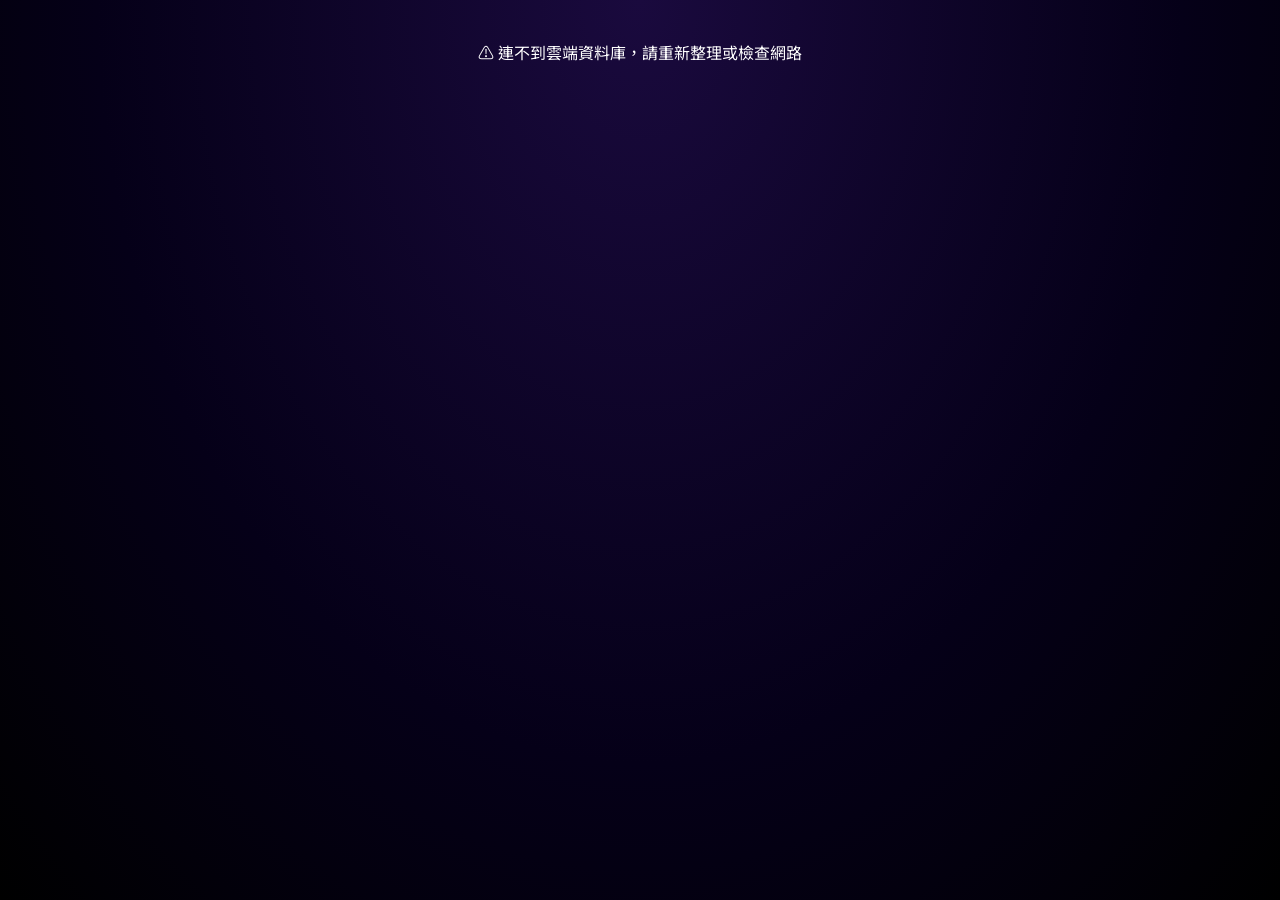
==== admin.html @ c5e5be58 "公布時間從週一改為週二" ====
<!DOCTYPE html>
<html lang="zh-Hant">
<head>
<meta charset="UTF-8">
<meta name="viewport" content="width=device-width, initial-scale=1.0">
<title>Susan 後台 · KPI 宇宙</title>
<link rel="stylesheet" href="assets/style.css">
<style>
  .admin-grid {
    display: grid;
    grid-template-columns: 1fr 1fr;
    gap: 20px;
    margin-top: 20px;
  }
  @media (max-width: 900px){ .admin-grid{ grid-template-columns: 1fr; } }
  .panel { padding: 20px; }
  .panel h2 {
    font-family: 'Orbitron', sans-serif;
    font-size: 18px;
    color: var(--gold);
    margin: 0 0 14px;
  }
  table { width: 100%; border-collapse: collapse; font-size: 13px; }
  th, td { padding: 8px; text-align: left; border-bottom: 1px solid rgba(168,85,247,0.2); }
  th { color: var(--gold); font-weight: 700; font-size: 12px; text-transform: uppercase; }
  .mini-ship { width: 32px; height: 32px; border-radius: 50%; background-size: cover; display: inline-block; vertical-align: middle; border: 2px solid rgba(168,85,247,0.5); }
  .row-actions { display: flex; gap: 6px; }
  .btn-mini { padding: 4px 10px; font-size: 12px; border-radius: 999px; border: none; cursor: pointer; font-weight: 700; color: white; }
  .btn-mini.warn { background: rgba(239,68,68,0.7); }
  .btn-mini.ok { background: rgba(52,211,153,0.7); }
  .btn-mini.info { background: rgba(168,85,247,0.7); }
  .stats-grid { display: grid; grid-template-columns: repeat(4, 1fr); gap: 10px; margin-bottom: 16px; }
  @media (max-width: 600px){ .stats-grid{ grid-template-columns: repeat(2,1fr); } }
  .stat-card {
    background: rgba(0,0,0,0.4);
    border: 1px solid rgba(168,85,247,0.3);
    border-radius: 12px;
    padding: 14px;
    text-align: center;
  }
  .stat-card .num { font-size: 28px; font-weight: 800; color: var(--gold); }
  .stat-card .lab { font-size: 12px; color: var(--text-dim); margin-top: 4px; }
  .throne-pick {
    display: flex; gap: 8px; flex-wrap: wrap; max-height: 200px; overflow-y: auto;
    padding: 4px;
  }
  .throne-pick > div {
    padding: 6px 12px;
    background: rgba(0,0,0,0.3);
    border: 1px solid rgba(168,85,247,0.3);
    border-radius: 999px;
    cursor: pointer;
    font-size: 13px;
    transition: all 0.2s;
  }
  .throne-pick > div:hover { background: rgba(253,224,71,0.2); border-color: var(--gold); }
  .throne-pick > div.picked { background: rgba(253,224,71,0.3); border-color: var(--gold); color: var(--gold); font-weight: 700; }

  /* 寶座公布動畫 */
  .announce-overlay {
    position: fixed;
    inset: 0;
    background: rgba(0,0,0,0.95);
    z-index: 9999;
    display: none;
    flex-direction: column;
    align-items: center;
    justify-content: center;
    backdrop-filter: blur(20px);
  }
  .announce-overlay.show { display: flex; }
  .announce-title {
    font-family: 'Orbitron', sans-serif;
    font-size: 48px;
    margin-bottom: 30px;
    text-align: center;
  }
  .announce-throne {
    position: relative;
    text-align: center;
    margin-bottom: 30px;
  }
  .throne-emoji { font-size: 140px; filter: drop-shadow(0 0 40px var(--gold)); animation: throneFloat 3s ease-in-out infinite; }
  .winner-ship {
    width: 100px; height: 100px; border-radius: 50%;
    background-size: cover; background-position: center;
    margin: -50px auto 10px;
    border: 4px solid var(--gold);
    box-shadow: 0 0 60px var(--gold);
    position: relative;
    z-index: 2;
  }
  .winner-name {
    font-size: 28px;
    font-weight: 800;
    color: var(--gold);
    text-shadow: 0 0 20px var(--gold);
    margin-top: 10px;
  }
  .top5-stage {
    display: flex;
    align-items: end;
    justify-content: center;
    gap: 18px;
    margin: 30px 0;
  }
  .podium {
    text-align: center;
    width: 90px;
  }
  .podium .ship-img {
    width: 60px; height: 60px; border-radius: 50%;
    background-size: cover; background-position: center;
    margin: 0 auto 8px;
    border: 3px solid;
  }
  .podium-bar {
    background: linear-gradient(180deg, rgba(168,85,247,0.5), rgba(168,85,247,0.1));
    border-radius: 8px 8px 0 0;
    border: 1px solid rgba(168,85,247,0.5);
    color: var(--gold);
    font-weight: 800;
    padding: 8px 0;
  }
  .place-1 .podium-bar { height: 110px; background: linear-gradient(180deg, #fde047, #f59e0b); color: black; }
  .place-2 .podium-bar { height: 80px; background: linear-gradient(180deg, #e5e7eb, #9ca3af); color: black; }
  .place-3 .podium-bar { height: 60px; background: linear-gradient(180deg, #fbbf24, #b45309); color: black; }

  .firework {
    position: fixed;
    width: 8px; height: 8px;
    border-radius: 50%;
    pointer-events: none;
    animation: firework 1.2s ease-out forwards;
  }
  @keyframes firework {
    0% { transform: scale(0); opacity: 1; }
    100% { transform: scale(40); opacity: 0; }
  }
</style>
</head>
<body>
<div class="starfield"></div>

<nav class="topbar">
  <a class="logo" href="index.html">🌌 KPI 宇宙 · 後台</a>
  <div style="display:flex;gap:8px;">
    <a class="btn btn-secondary" href="game.html" style="padding:8px 16px;font-size:13px;">🛸 回駕駛艙</a>
  </div>
</nav>

<div class="container">

  <!-- 統計總覽 -->
  <div class="stats-grid">
    <div class="stat-card"><div class="num" id="totalUsers">0</div><div class="lab">總成員</div></div>
    <div class="stat-card"><div class="num" id="tierACount" style="color:var(--green);">0</div><div class="lab">🟢 A 層</div></div>
    <div class="stat-card"><div class="num" id="tierBCount" style="color:var(--orange);">0</div><div class="lab">🟠 B 層</div></div>
    <div class="stat-card"><div class="num" id="tierCCount" style="color:var(--red);">0</div><div class="lab">🔴 C 層</div></div>
  </div>

  <div class="admin-grid">

    <!-- 寶座 + 公布 -->
    <div class="card panel">
      <h2>👑 本週寶座（每週二公布用）</h2>
      <p style="color: var(--text-dim); font-size: 13px;">每週二 08:00 系統會在 Discord <code>#KPI</code> 提醒你選人。從下方挑一位本週寶座，週二晚上按「📢 公布」全員看到動畫。</p>
      <div class="throne-pick" id="thronePick" style="margin: 14px 0;"></div>
      <div id="thronePicked" style="margin: 10px 0; font-size: 14px;"></div>
      <button class="btn btn-primary" id="announceBtn" style="width:100%;">📢 公布本週成績（觸發動畫）</button>
    </div>

    <!-- 團隊密碼 -->
    <div class="card panel">
      <h2>🔐 團隊密碼</h2>
      <p style="color: var(--text-dim); font-size: 13px;">改密碼後，新成員必須用新的才能註冊。已註冊的人不受影響。</p>
      <div style="display:flex; gap:8px; margin-top:12px;">
        <input type="text" id="teamPass" placeholder="新密碼" style="flex:1;">
        <button class="btn btn-success" id="savePass">儲存</button>
      </div>
      <div style="margin-top:8px; font-size:13px;">目前密碼：<code id="currentPass" style="color:var(--gold);"></code></div>
    </div>

    <!-- 週結算 -->
    <div class="card panel">
      <h2>⏱ 週結算</h2>
      <p style="color: var(--text-dim); font-size: 13px;">每週二 19:00 系統會自動跑。也可以手動觸發，把本週所有人的紅燈次數和淘汰判定一次寫入。</p>
      <button class="btn btn-danger" id="settleBtn" style="margin-top:10px;">⚙️ 立即執行本週結算</button>
      <div id="settleResult" style="margin-top:12px; font-size:13px;"></div>
    </div>

    <!-- 危險操作 -->
    <div class="card panel">
      <h2>🧪 開發測試</h2>
      <p style="color: var(--text-dim); font-size: 13px;">demo 階段用，正式上線會移除。</p>
      <div style="display:flex; gap:8px; flex-wrap:wrap; margin-top:10px;">
        <button class="btn-mini info" id="seedBtn">+ 補入 Demo 帳號</button>
        <button class="btn-mini warn" id="resetBtn">⚠️ 清空所有資料</button>
      </div>
    </div>
  </div>

  <!-- 全成員清單 -->
  <div class="card panel" style="margin-top: 20px;">
    <h2>👥 全成員清單</h2>
    <div style="overflow-x:auto;">
    <table id="userTable">
      <thead>
        <tr>
          <th>太空船</th><th>名字</th><th>組別</th><th>Email</th>
          <th>🪙</th><th>🍎</th><th>本週狀態</th><th>🟢連續</th><th>🔴連續</th><th>帳號</th><th>操作</th>
        </tr>
      </thead>
      <tbody></tbody>
    </table>
    </div>
  </div>

  <!-- 週統計（網頁版）-->
  <div class="card panel" style="margin-top: 20px;">
    <h2>📅 本週統計（網頁版）</h2>
    <p style="color: var(--text-dim); font-size: 13px;">每週二 19:00 自動產生。也可在這裡即時看本週進度。</p>
    <div id="weekTable" style="overflow-x:auto;"></div>
  </div>
</div>

<!-- 公布動畫 overlay -->
<div class="announce-overlay" id="announceOverlay">
  <div class="announce-title title-glow">🎉 本週 KPI 揭曉 🎉</div>
  <div class="announce-throne">
    <div class="crown-ray"></div>
    <div class="throne-emoji">👑</div>
    <div class="winner-ship" id="winnerShip"></div>
    <div class="winner-name" id="winnerName">—</div>
    <div style="color: var(--text-dim); margin-top: 6px;">本週寶座</div>
  </div>
  <div class="top5-stage" id="top5Stage"></div>
  <button class="btn btn-primary" id="closeAnnounce" style="margin-top:30px;">✨ 關閉</button>
</div>

<script src="assets/data.js"></script>
<script src="assets/stars.js"></script>
<script>
(async () => {
  try { await KPI.init(); } catch (e) {
    document.body.innerHTML = '<div style="padding:40px;text-align:center;color:white;">⚠️ 連不到雲端資料庫，請重新整理或檢查網路</div>';
    return;
  }
  // 不自動 seed，由 admin 按鈕觸發

  function refreshStats() {
    const users = KPI.listUsers().filter(u => !u.eliminated);
    document.getElementById('totalUsers').textContent = KPI.listUsers().length;
    let a = 0, b = 0, c = 0;
    users.forEach(u => {
      const t = KPI.tierOf(u.id);
      if (t === 'A') a++; else if (t === 'B') b++; else if (t === 'C') c++;
    });
    document.getElementById('tierACount').textContent = a;
    document.getElementById('tierBCount').textContent = b;
    document.getElementById('tierCCount').textContent = c;
  }

  // 把 A/B/C 轉成「🟢 綠燈 / 🟠 橘燈 / 🔴 紅燈」彩色顯示
  function tierLabel(t) {
    if (t === 'A') return '<span class="tier-badge tier-A">🟢 綠燈</span>';
    if (t === 'B') return '<span class="tier-badge tier-B">🟠 橘燈</span>';
    if (t === 'C') return '<span class="tier-badge tier-C">🔴 紅燈</span>';
    if (t === 'OUT') return '<span class="tier-badge" style="background:#333;color:#888;border:1px solid #555;">不參與</span>';
    return '—';
  }

  function refreshUsers() {
    const tbody = document.querySelector('#userTable tbody');
    tbody.innerHTML = '';
    KPI.listUsers().forEach(u => {
      const tier = KPI.tierOf(u.id);
      const g = KPI.GROUPS.find(x => x.id === u.group);
      const tr = document.createElement('tr');
      tr.innerHTML = `
        <td><span class="mini-ship" style="background-image:url(${u.shipImage});"></span></td>
        <td><strong>${u.name}</strong></td>
        <td><span class="group-badge">${g ? g.id : '?'}</span></td>
        <td style="color:var(--text-dim);font-size:12px;">${u.email || '-'}</td>
        <td>${u.coins||0}</td>
        <td>${u.apples||0}</td>
        <td>${tierLabel(tier)}</td>
        <td><span style="color:var(--green); font-weight:700;">${u.greenStreak||0}</span></td>
        <td><span style="color:var(--red); font-weight:700;">${u.redStreak||0}</span></td>
        <td>${u.eliminated?'<span style="color:#888;">🕳️除名</span>':u.banned?'<span style="color:var(--red);">停用</span>':'<span style="color:var(--green);">啟用</span>'}</td>
        <td>
          <div class="row-actions">
            <button class="btn-mini info" data-act="reset" data-id="${u.id}">重設密碼</button>
            ${u.banned ? `<button class="btn-mini ok" data-act="unban" data-id="${u.id}">啟用</button>` : `<button class="btn-mini warn" data-act="ban" data-id="${u.id}">停用</button>`}
            ${u.eliminated ? `<button class="btn-mini ok" data-act="revive" data-id="${u.id}">復活</button>` : ''}
            <button class="btn-mini warn" data-act="del" data-id="${u.id}">刪除</button>
          </div>
        </td>`;
      tbody.appendChild(tr);
    });
    tbody.onclick = async (e) => {
      const btn = e.target.closest('button[data-act]');
      if (!btn) return;
      const id = btn.dataset.id;
      const act = btn.dataset.act;
      const u = KPI.getUser(id);
      if (!u) return;
      try {
        if (act === 'reset') {
          const np = prompt(`重設 ${u.name} 的密碼：`);
          if (np) { await KPI.updateUser(id, { password: np }); alert('已重設 ✅'); }
        } else if (act === 'ban') {
          await KPI.updateUser(id, { banned: true });
        } else if (act === 'unban') {
          await KPI.updateUser(id, { banned: false });
        } else if (act === 'revive') {
          await KPI.updateUser(id, { eliminated: false, redStreak: 0 });
        } else if (act === 'del') {
          if (confirm(`確定刪除 ${u.name}？此操作不可恢復`)) await KPI.deleteUser(id);
        }
        refreshAll();
      } catch (err) { alert('操作失敗：' + err.message); }
    };
  }

  function refreshThronePick() {
    const pick = document.getElementById('thronePick');
    pick.innerHTML = '';
    const cur = KPI.getSettings().throneOfWeek;
    KPI.listUsers().filter(u => !u.eliminated && !u.banned).forEach(u => {
      const d = document.createElement('div');
      d.textContent = u.name;
      d.dataset.id = u.id;
      if (u.id === cur) d.classList.add('picked');
      d.onclick = async () => {
        try { await KPI.setSettings({ throneOfWeek: u.id }); refreshThronePick(); }
        catch (err) { alert('儲存失敗：' + err.message); }
      };
      pick.appendChild(d);
    });
    const picked = KPI.getUser(cur);
    document.getElementById('thronePicked').innerHTML = picked
      ? `本週寶座：<strong style="color:var(--gold);">👑 ${picked.name}</strong>`
      : '<span style="color:var(--text-dim);">尚未選擇</span>';
  }

  function refreshSettings() {
    document.getElementById('currentPass').textContent = KPI.getSettings().teamPassword;
  }

  function refreshWeekTable() {
    const wk = KPI.weekId();
    const box = document.getElementById('weekTable');
    const users = KPI.listUsers();
    let html = `<div style="font-size:13px; color:var(--text-dim); margin-bottom:8px;">本週週次：<code style="color:var(--gold);">${wk}</code>（週二起算到下週一）</div>`;
    html += '<table><thead><tr><th>名字</th><th>組</th><th>本週狀態</th><th>本週金幣</th><th>本週蘋果</th><th>🟢連續</th><th>🔴連續</th></tr></thead><tbody>';
    users.filter(u => !u.eliminated).forEach(u => {
      const t = KPI.tierOf(u.id);
      const g = KPI.GROUPS.find(x => x.id === u.group);
      html += `<tr>
        <td><span class="mini-ship" style="background-image:url(${u.shipImage});width:24px;height:24px;"></span> ${u.name}</td>
        <td>${g ? g.id : '?'}</td>
        <td>${tierLabel(t)}</td>
        <td>${u.coins||0}</td>
        <td>${u.apples||0}</td>
        <td style="color:var(--green); font-weight:700;">${u.greenStreak||0}</td>
        <td style="color:var(--red); font-weight:700;">${u.redStreak||0}</td>
      </tr>`;
    });
    html += '</tbody></table>';
    box.innerHTML = html;
  }

  function refreshAll() {
    refreshStats();
    refreshUsers();
    refreshThronePick();
    refreshSettings();
    refreshWeekTable();
  }
  refreshAll();

  // 團隊密碼
  document.getElementById('savePass').onclick = async () => {
    const v = document.getElementById('teamPass').value.trim();
    if (!v) return alert('密碼不可為空');
    try {
      await KPI.setSettings({ teamPassword: v });
      document.getElementById('teamPass').value = '';
      refreshSettings();
      alert('已更新 ✅');
    } catch (err) { alert('儲存失敗：' + err.message); }
  };

  // 結算
  document.getElementById('settleBtn').onclick = async () => {
    if (!confirm('確定執行本週結算？將更新所有人的紅燈次數，連續 3 紅者會被黑洞除名')) return;
    const btn = document.getElementById('settleBtn');
    btn.disabled = true; btn.textContent = '⏳ 結算中...';
    try {
      const r = await KPI.settleWeek();
      const stats = Object.values(r);
      document.getElementById('settleResult').innerHTML = `
        ✅ 已結算 ${stats.length} 人 ·
        <span style="color:var(--green);">🟢 ${stats.filter(s=>s.tier==='A').length}</span> ·
        <span style="color:var(--orange);">🟠 ${stats.filter(s=>s.tier==='B').length}</span> ·
        <span style="color:var(--red);">🔴 ${stats.filter(s=>s.tier==='C').length}</span> ·
        <span style="color:#888;">🕳️ 除名 ${stats.filter(s=>s.eliminated).length}</span>`;
      refreshAll();
    } catch (err) { alert('結算失敗：' + err.message); }
    btn.disabled = false; btn.textContent = '⚙️ 立即執行本週結算';
  };

  // 重置 / 補種
  document.getElementById('resetBtn').onclick = async () => {
    if (!confirm('⚠️ 將清空所有帳號、打卡、設定！確定？')) return;
    try { await KPI.resetAll(); location.reload(); }
    catch (err) { alert('重置失敗：' + err.message); }
  };
  document.getElementById('seedBtn').onclick = async () => {
    try { await KPI.seedDemoUsers(); refreshAll(); }
    catch (err) { alert('seed 失敗：' + err.message); }
  };

  // ===== 公布動畫 =====
  document.getElementById('announceBtn').onclick = async () => {
    const cur = KPI.getSettings().throneOfWeek;
    if (!cur) return alert('請先挑本週寶座 👑');
    const winner = KPI.getUser(cur);

    document.getElementById('winnerShip').style.backgroundImage = `url(${winner.shipImage})`;
    document.getElementById('winnerName').textContent = '👑 ' + winner.name;

    // Top 5
    const top5 = KPI.ranking().slice(0, 5);
    const stage = document.getElementById('top5Stage');
    stage.innerHTML = '';
    // 排版順序：4, 2, 1, 3, 5 (中間最高)
    const order = [3, 1, 0, 2, 4];
    order.forEach(idx => {
      if (!top5[idx]) return;
      const u = top5[idx];
      const place = idx + 1;
      const tier = KPI.tierOf(u.id);
      const borderColor = tier==='A'?'var(--green)':tier==='B'?'var(--orange)':'var(--red)';
      const wrap = document.createElement('div');
      wrap.className = `podium place-${place}`;
      wrap.innerHTML = `
        <div class="ship-img" style="background-image:url(${u.shipImage}); border-color:${borderColor};"></div>
        <div style="font-size:12px; font-weight:700; margin-bottom:4px;">${u.name}</div>
        <div class="podium-bar">${place}</div>`;
      stage.appendChild(wrap);
    });

    try { await KPI.setSettings({ lastAnnouncement: new Date().toISOString() }); } catch (e) {}
    document.getElementById('announceOverlay').classList.add('show');

    // 煙火
    for (let i = 0; i < 20; i++) {
      setTimeout(() => {
        const fw = document.createElement('div');
        fw.className = 'firework';
        const colors = ['#fde047', '#ec4899', '#a855f7', '#34d399', '#fb923c'];
        fw.style.background = colors[Math.floor(Math.random()*colors.length)];
        fw.style.left = Math.random() * 100 + 'vw';
        fw.style.top = Math.random() * 100 + 'vh';
        fw.style.boxShadow = `0 0 20px ${fw.style.background}`;
        document.body.appendChild(fw);
        setTimeout(() => fw.remove(), 1500);
      }, i * 120);
    }
  };
  document.getElementById('closeAnnounce').onclick = () => {
    document.getElementById('announceOverlay').classList.remove('show');
  };

  // 每 10 秒從雲端 refresh
  setInterval(async () => {
    try { await KPI.refresh(); refreshAll(); }
    catch (e) { console.warn('refresh failed', e); }
  }, 10000);
})();
</script>
</body>
</html>
---- assets/style.css ----
/* ========= KPI 宇宙遊戲樂園 共用樣式 ========= */

@import url('https://fonts.googleapis.com/css2?family=Noto+Sans+TC:wght@400;600;800;900&family=Orbitron:wght@600;800;900&display=swap');

:root {
  --bg-deep: #050018;
  --bg-mid: #1a0a3e;
  --bg-soft: #2a1b5e;
  --green: #34d399;
  --green-glow: #6ee7b7;
  --orange: #fb923c;
  --orange-glow: #fdba74;
  --red: #ef4444;
  --red-glow: #f87171;
  --gold: #fde047;
  --pink: #ec4899;
  --purple: #a855f7;
  --text: #f0f4ff;
  --text-dim: #a5b4d4;
}

* { box-sizing: border-box; }
html, body {
  margin: 0;
  padding: 0;
  font-family: 'Noto Sans TC', 'Microsoft JhengHei', sans-serif;
  background: radial-gradient(ellipse at top, #1a0a3e 0%, #050018 60%, #000 100%);
  color: var(--text);
  min-height: 100vh;
  overflow-x: hidden;
}

/* ===== 星空背景 ===== */
.starfield {
  position: fixed;
  inset: 0;
  pointer-events: none;
  z-index: 0;
  overflow: hidden;
}
.star {
  position: absolute;
  background: white;
  border-radius: 50%;
  animation: twinkle var(--dur, 3s) ease-in-out infinite;
  opacity: 0.8;
}
@keyframes twinkle {
  0%, 100% { opacity: 0.2; transform: scale(0.8); }
  50% { opacity: 1; transform: scale(1.2); }
}

/* 流星 */
.shooting-star {
  position: absolute;
  width: 2px;
  height: 2px;
  background: white;
  border-radius: 50%;
  box-shadow: 0 0 6px #fff, 0 0 12px #fff;
  animation: shoot 8s linear infinite;
  opacity: 0;
}
.shooting-star::after {
  content: '';
  position: absolute;
  top: 0;
  left: 0;
  width: 120px;
  height: 1px;
  background: linear-gradient(90deg, white, transparent);
  transform: translateX(-120px);
}
@keyframes shoot {
  0% { transform: translate(0, 0); opacity: 0; }
  5% { opacity: 1; }
  90% { opacity: 1; }
  100% { transform: translate(-500px, 500px); opacity: 0; }
}

/* 漂浮星球 */
.planet {
  position: absolute;
  border-radius: 50%;
  filter: drop-shadow(0 0 20px currentColor);
  animation: float 8s ease-in-out infinite;
  z-index: 1;
}
@keyframes float {
  0%, 100% { transform: translateY(0px) rotate(0deg); }
  50% { transform: translateY(-30px) rotate(10deg); }
}

/* ===== 主標題（霓虹發光） ===== */
.title-glow {
  font-family: 'Orbitron', 'Noto Sans TC', sans-serif;
  font-weight: 900;
  letter-spacing: 2px;
  background: linear-gradient(135deg, #fde047, #fb923c, #ec4899, #a855f7, #34d399);
  background-size: 300% 300%;
  -webkit-background-clip: text;
  background-clip: text;
  -webkit-text-fill-color: transparent;
  animation: gradientShift 6s ease infinite;
  text-shadow: 0 0 40px rgba(168, 85, 247, 0.5);
}
@keyframes gradientShift {
  0%, 100% { background-position: 0% 50%; }
  50% { background-position: 100% 50%; }
}

/* ===== 按鈕 ===== */
.btn {
  display: inline-flex;
  align-items: center;
  justify-content: center;
  gap: 8px;
  padding: 14px 32px;
  border-radius: 999px;
  font-weight: 700;
  font-size: 16px;
  border: none;
  cursor: pointer;
  transition: all 0.25s cubic-bezier(0.34, 1.56, 0.64, 1);
  text-decoration: none;
  font-family: inherit;
  color: white;
  letter-spacing: 1px;
}
.btn-primary {
  background: linear-gradient(135deg, #f59e0b, #ec4899, #a855f7);
  box-shadow: 0 10px 30px rgba(236, 72, 153, 0.4), inset 0 1px 0 rgba(255,255,255,0.3);
}
.btn-primary:hover {
  transform: translateY(-3px) scale(1.05);
  box-shadow: 0 15px 40px rgba(236, 72, 153, 0.6);
}
.btn-secondary {
  background: rgba(255,255,255,0.08);
  border: 2px solid rgba(255,255,255,0.3);
  backdrop-filter: blur(10px);
}
.btn-secondary:hover {
  background: rgba(255,255,255,0.15);
  border-color: rgba(255,255,255,0.6);
  transform: translateY(-2px);
}
.btn-success {
  background: linear-gradient(135deg, #10b981, #34d399);
  box-shadow: 0 10px 30px rgba(52, 211, 153, 0.4);
}
.btn-danger {
  background: linear-gradient(135deg, #ef4444, #f87171);
  box-shadow: 0 10px 30px rgba(239, 68, 68, 0.4);
}

/* ===== 卡片 ===== */
.card {
  background: rgba(20, 10, 50, 0.65);
  border: 1px solid rgba(168, 85, 247, 0.3);
  backdrop-filter: blur(14px);
  border-radius: 20px;
  padding: 24px;
  box-shadow: 0 10px 30px rgba(0,0,0,0.4), inset 0 1px 0 rgba(255,255,255,0.08);
}

/* ===== 表單 ===== */
input, select, textarea {
  width: 100%;
  padding: 12px 16px;
  background: rgba(0,0,0,0.4);
  border: 2px solid rgba(168, 85, 247, 0.4);
  border-radius: 12px;
  color: var(--text);
  font-size: 16px;
  font-family: inherit;
  outline: none;
  transition: all 0.2s;
}
input:focus, select:focus, textarea:focus {
  border-color: var(--gold);
  background: rgba(0,0,0,0.6);
  box-shadow: 0 0 0 3px rgba(253, 224, 71, 0.2);
}
label {
  display: block;
  margin-bottom: 6px;
  color: var(--text-dim);
  font-weight: 600;
  font-size: 14px;
}

/* ===== 太空船軌道（universe line） ===== */
.universe-track {
  position: relative;
  width: 100%;
  height: 160px;
  margin: 30px 0;
  background: linear-gradient(90deg,
    rgba(52, 211, 153, 0.25) 0%,
    rgba(52, 211, 153, 0.15) 25%,
    rgba(251, 146, 60, 0.20) 50%,
    rgba(239, 68, 68, 0.20) 75%,
    rgba(0, 0, 0, 0.95) 100%);
  border-radius: 80px;
  overflow: visible;
  border: 2px solid rgba(168, 85, 247, 0.3);
  box-shadow: inset 0 0 60px rgba(168, 85, 247, 0.3);
}
.zone-label {
  position: absolute;
  bottom: -32px;
  font-weight: 800;
  font-size: 14px;
  letter-spacing: 1px;
  text-shadow: 0 0 10px currentColor;
}
.zone-green { left: 8%; color: var(--green); }
.zone-earth { left: 47%; color: var(--orange); }
.zone-red { left: 78%; color: var(--red); }
.zone-blackhole { right: 1%; color: #888; }

/* 區域標記 */
.zone-marker {
  position: absolute;
  top: 50%;
  transform: translate(-50%, -50%);
  width: 60px;
  height: 60px;
  border-radius: 50%;
  display: flex;
  align-items: center;
  justify-content: center;
  font-size: 32px;
}
.marker-universe { left: 12%; background: radial-gradient(circle, rgba(52,211,153,0.4), transparent); }
.marker-earth {
  left: 50%;
  background: radial-gradient(circle, var(--orange), #c2410c);
  box-shadow: 0 0 40px rgba(251, 146, 60, 0.8);
  animation: earthSpin 20s linear infinite;
}
.marker-red { left: 80%; background: radial-gradient(circle, rgba(239,68,68,0.5), transparent); animation: pulse 2s ease-in-out infinite; }
.marker-blackhole {
  right: 2%;
  background: radial-gradient(circle, #000 30%, #4c1d95 60%, transparent);
  box-shadow: 0 0 60px rgba(76, 29, 149, 0.8), inset 0 0 30px black;
  animation: spin 3s linear infinite;
}
@keyframes earthSpin {
  0% { transform: translate(-50%, -50%) rotate(0deg); }
  100% { transform: translate(-50%, -50%) rotate(360deg); }
}
@keyframes spin {
  0% { transform: translate(-50%, -50%) rotate(0deg); }
  100% { transform: translate(-50%, -50%) rotate(360deg); }
}
@keyframes pulse {
  0%, 100% { transform: translate(-50%, -50%) scale(1); opacity: 0.7; }
  50% { transform: translate(-50%, -50%) scale(1.15); opacity: 1; }
}

/* 太空船 */
.ship {
  position: absolute;
  top: 50%;
  transform: translate(-50%, -50%);
  width: 48px;
  height: 48px;
  border-radius: 50%;
  border: 3px solid white;
  background-size: cover;
  background-position: center;
  background-color: #2d1b69;
  font-size: 24px;
  display: flex;
  align-items: center;
  justify-content: center;
  cursor: pointer;
  transition: left 1.2s cubic-bezier(0.34, 1.56, 0.64, 1), transform 0.2s;
  z-index: 5;
  box-shadow: 0 0 20px rgba(255,255,255,0.5);
}
.ship:hover {
  transform: translate(-50%, -50%) scale(1.3);
  z-index: 10;
}
.ship-tier-a { border-color: var(--green); box-shadow: 0 0 30px var(--green-glow); }
.ship-tier-b { border-color: var(--orange); box-shadow: 0 0 25px var(--orange-glow); }
.ship-tier-c { border-color: var(--red); box-shadow: 0 0 25px var(--red-glow); animation: shake 0.6s ease-in-out infinite; }
@keyframes shake {
  0%, 100% { transform: translate(-50%, -50%) rotate(0deg); }
  25% { transform: translate(-48%, -52%) rotate(-3deg); }
  75% { transform: translate(-52%, -48%) rotate(3deg); }
}

.ship-label {
  position: absolute;
  top: 56px;
  left: 50%;
  transform: translateX(-50%);
  background: rgba(0,0,0,0.7);
  padding: 2px 8px;
  border-radius: 8px;
  font-size: 11px;
  white-space: nowrap;
  color: white;
  font-weight: 600;
}

/* ===== 寶座 ===== */
.throne-stage {
  position: relative;
  text-align: center;
  padding: 60px 20px;
}
.throne {
  font-size: 120px;
  filter: drop-shadow(0 0 30px var(--gold));
  animation: throneFloat 3s ease-in-out infinite;
}
@keyframes throneFloat {
  0%, 100% { transform: translateY(0); }
  50% { transform: translateY(-15px); }
}
.crown-ray {
  position: absolute;
  top: 50%;
  left: 50%;
  width: 600px;
  height: 600px;
  background: conic-gradient(from 0deg, transparent, rgba(253, 224, 71, 0.15), transparent, rgba(253, 224, 71, 0.15), transparent, rgba(253, 224, 71, 0.15), transparent);
  border-radius: 50%;
  transform: translate(-50%, -50%);
  animation: rayspin 8s linear infinite;
  pointer-events: none;
  z-index: -1;
}
@keyframes rayspin {
  0% { transform: translate(-50%, -50%) rotate(0deg); }
  100% { transform: translate(-50%, -50%) rotate(360deg); }
}

/* ===== 排行榜 ===== */
.rank-row {
  display: flex;
  align-items: center;
  gap: 12px;
  padding: 12px;
  border-radius: 12px;
  background: rgba(255,255,255,0.04);
  margin-bottom: 8px;
  transition: all 0.2s;
}
.rank-row:hover { background: rgba(255,255,255,0.10); transform: translateX(4px); }
.rank-num {
  width: 32px;
  height: 32px;
  border-radius: 50%;
  background: linear-gradient(135deg, var(--gold), var(--orange));
  color: black;
  display: flex; align-items: center; justify-content: center;
  font-weight: 900;
  flex-shrink: 0;
}
.rank-row:nth-child(1) .rank-num { background: linear-gradient(135deg, #fde047, #f59e0b); box-shadow: 0 0 20px #fde047; }
.rank-row:nth-child(2) .rank-num { background: linear-gradient(135deg, #e5e7eb, #9ca3af); }
.rank-row:nth-child(3) .rank-num { background: linear-gradient(135deg, #fbbf24, #b45309); }

/* ===== checkbox 美化 ===== */
.cb {
  display: flex;
  align-items: center;
  gap: 10px;
  padding: 10px 14px;
  background: rgba(0,0,0,0.3);
  border: 1px solid rgba(168,85,247,0.25);
  border-radius: 10px;
  cursor: pointer;
  user-select: none;
  transition: all 0.2s;
  font-size: 14px;
}
.cb:hover { background: rgba(168,85,247,0.15); }
.cb input { width: 18px; height: 18px; flex-shrink: 0; cursor: pointer; }
.cb.checked { background: rgba(52, 211, 153, 0.15); border-color: var(--green); }

/* ===== 金幣 / 蘋果 顯示 ===== */
.coin-badge, .apple-badge {
  display: inline-flex;
  align-items: center;
  gap: 4px;
  padding: 4px 10px;
  border-radius: 999px;
  font-weight: 700;
  font-size: 14px;
}
.coin-badge { background: rgba(253, 224, 71, 0.2); color: var(--gold); border: 1px solid var(--gold); }
.apple-badge { background: rgba(239, 68, 68, 0.18); color: #fca5a5; border: 1px solid #ef4444; }

/* ===== 頂部 nav ===== */
.topbar {
  position: relative;
  z-index: 10;
  display: flex;
  align-items: center;
  justify-content: space-between;
  padding: 16px 28px;
  background: rgba(10, 5, 30, 0.6);
  backdrop-filter: blur(10px);
  border-bottom: 1px solid rgba(168,85,247,0.25);
}
.topbar .logo {
  font-family: 'Orbitron', sans-serif;
  font-weight: 800;
  font-size: 18px;
  color: var(--gold);
  text-decoration: none;
}

/* ===== 通用 ===== */
.container {
  position: relative;
  z-index: 2;
  max-width: 1280px;
  margin: 0 auto;
  padding: 24px;
}
.muted { color: var(--text-dim); }
.center { text-align: center; }

.grid-2 { display: grid; grid-template-columns: 1fr 1fr; gap: 16px; }
.grid-3 { display: grid; grid-template-columns: repeat(3, 1fr); gap: 12px; }
@media (max-width: 768px) {
  .grid-2, .grid-3 { grid-template-columns: 1fr; }
  .title-glow { font-size: 36px !important; }
}

/* 分組標籤色 */
.group-badge {
  display: inline-block;
  padding: 3px 10px;
  border-radius: 999px;
  font-size: 12px;
  font-weight: 700;
  background: rgba(168, 85, 247, 0.25);
  color: white;
  border: 1px solid rgba(168, 85, 247, 0.5);
}

/* ====== Top 5 賽車領獎台 ====== */
.race-podium {
  display: flex;
  align-items: end;
  justify-content: center;
  gap: 12px;
  padding: 30px 10px 0;
  overflow-x: auto;
  flex-wrap: nowrap;
}
.race-podium::-webkit-scrollbar { height: 6px; }
.race-podium::-webkit-scrollbar-thumb { background: rgba(168,85,247,0.5); border-radius: 3px; }
.race-card {
  flex: 0 0 130px;
  text-align: center;
  cursor: pointer;
  transition: transform 0.2s;
  position: relative;
}
.race-card:hover { transform: translateY(-6px); }
.race-card.active { transform: translateY(-8px); }
.race-card.active .place-bar { box-shadow: 0 0 30px var(--gold); }
.race-card .crown {
  height: 28px;
  font-size: 24px;
  line-height: 1;
}
.race-card .race-ship {
  width: 64px; height: 64px; border-radius: 50%;
  background-size: cover; background-position: center;
  margin: 0 auto 6px;
  border: 3px solid;
  box-shadow: 0 0 20px;
}
.race-card .race-name {
  font-weight: 800;
  font-size: 13px;
  margin-bottom: 2px;
  white-space: nowrap;
  overflow: hidden;
  text-overflow: ellipsis;
}
.race-card .race-score {
  font-size: 11px;
  color: var(--text-dim);
  margin-bottom: 6px;
}
.race-card .race-likes,
.race-card .race-cmt {
  display: inline-flex; align-items: center; gap: 4px;
  background: rgba(0,0,0,0.4);
  border: 1px solid rgba(168,85,247,0.3);
  border-radius: 999px;
  padding: 3px 10px;
  font-size: 12px;
  cursor: pointer;
  margin-right: 4px;
}
.race-card .race-likes.liked {
  background: rgba(236, 72, 153, 0.25);
  border-color: var(--pink);
  color: #fbcfe8;
}
.place-bar {
  margin-top: 8px;
  border-radius: 8px 8px 0 0;
  color: black;
  font-weight: 900;
  font-size: 18px;
  padding: 8px 0;
  transition: box-shadow 0.3s;
}
.race-p1 .place-bar { height: 90px; background: linear-gradient(180deg, #fde047, #f59e0b); }
.race-p2 .place-bar { height: 70px; background: linear-gradient(180deg, #e5e7eb, #9ca3af); }
.race-p3 .place-bar { height: 55px; background: linear-gradient(180deg, #fbbf24, #b45309); }
.race-p4 .place-bar { height: 40px; background: linear-gradient(180deg, #a78bfa, #6d28d9); color: white; }
.race-p5 .place-bar { height: 28px; background: linear-gradient(180deg, #f9a8d4, #be185d); color: white; }
.race-p1 .race-ship { border-color: #fde047; box-shadow: 0 0 30px #fde047; transform: scale(1.15); }
.race-p2 .race-ship { border-color: #e5e7eb; box-shadow: 0 0 20px #e5e7eb; }
.race-p3 .race-ship { border-color: #fbbf24; box-shadow: 0 0 20px #fbbf24; }
.race-p4 .race-ship, .race-p5 .race-ship { border-color: rgba(168,85,247,0.5); box-shadow: 0 0 15px rgba(168,85,247,0.3); }
.race-detail {
  margin-top: 14px;
  padding: 16px;
  background: rgba(0,0,0,0.35);
  border-radius: 14px;
  border: 1px solid rgba(168,85,247,0.3);
  display: none;
}
.race-detail.show { display: block; }
.race-detail-head {
  display: flex; align-items: center; gap: 10px;
  margin-bottom: 10px;
}
.race-detail-head .race-ship-mini {
  width: 36px; height: 36px; border-radius: 50%;
  background-size: cover; background-position: center;
  border: 2px solid var(--gold);
}

/* 提示彈窗 */
.toast {
  position: fixed;
  top: 24px;
  right: 24px;
  z-index: 999;
  padding: 14px 22px;
  border-radius: 12px;
  background: rgba(20, 10, 50, 0.95);
  border: 1px solid var(--gold);
  color: white;
  font-weight: 600;
  box-shadow: 0 10px 40px rgba(0,0,0,0.5);
  animation: toastIn 0.3s ease-out;
}
@keyframes toastIn {
  from { transform: translateX(120%); opacity: 0; }
  to { transform: translateX(0); opacity: 1; }
}

/* 警告閃爍 */
.warn-banner {
  background: linear-gradient(135deg, rgba(239, 68, 68, 0.2), rgba(251, 146, 60, 0.2));
  border: 1px solid var(--red);
  border-radius: 12px;
  padding: 14px;
  margin: 12px 0;
  animation: warnPulse 1.6s ease-in-out infinite;
}
@keyframes warnPulse {
  0%, 100% { box-shadow: 0 0 0 rgba(239, 68, 68, 0.6); }
  50% { box-shadow: 0 0 30px rgba(239, 68, 68, 0.8); }
}
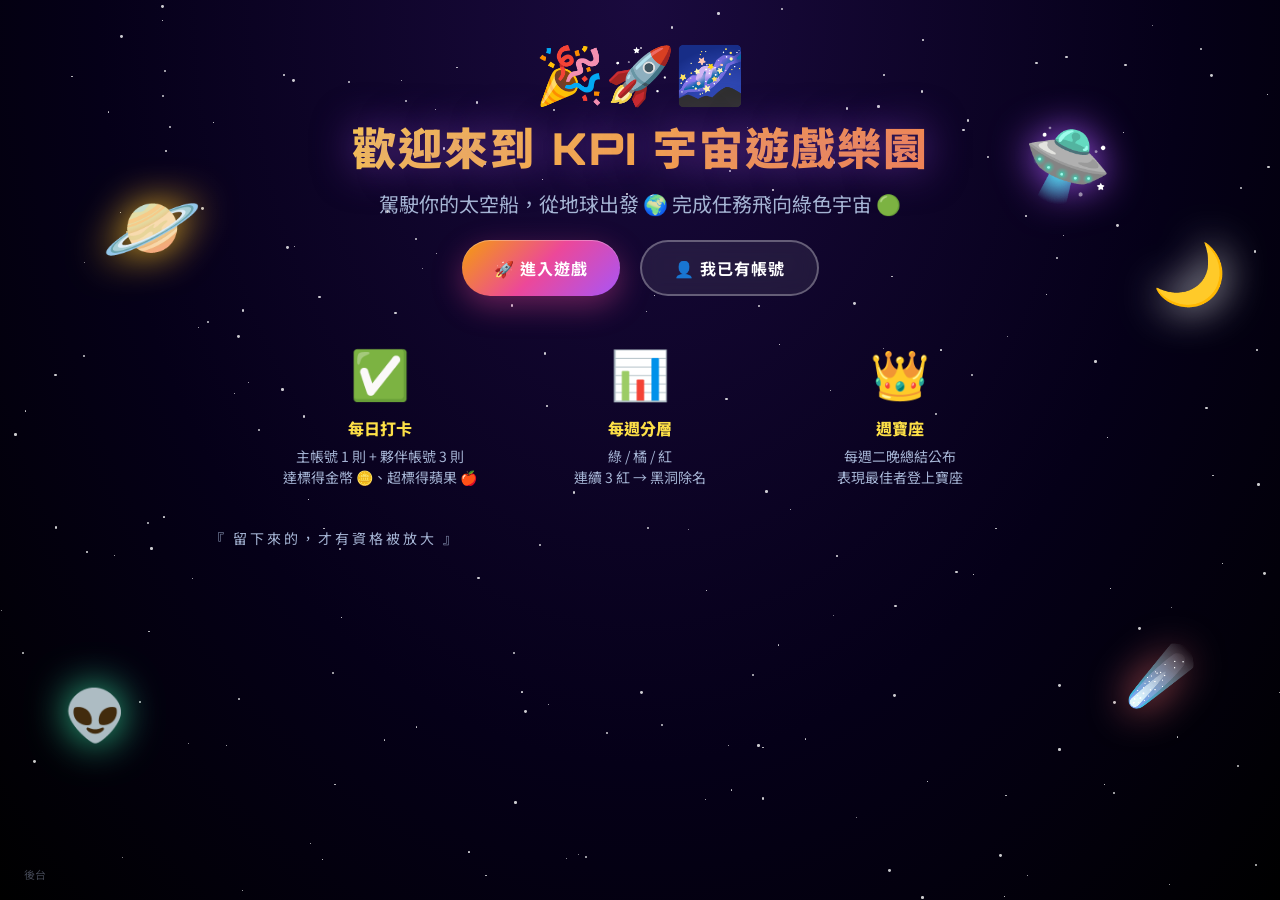
==== commit 348705bc: "首頁左下加後台入口 + Susan 帳密可改" ====
--- a/admin.html
+++ b/admin.html
@@ -189,6 +189,23 @@
       <div id="settleResult" style="margin-top:12px; font-size:13px;"></div>
     </div>
 
+    <!-- Susan 後台帳密 -->
+    <div class="card panel">
+      <h2>🔐 後台登入帳密</h2>
+      <p style="color: var(--text-dim); font-size: 13px;">只有你能用這組 email + 密碼進後台。記得改成只有你自己知道的。</p>
+      <div class="field" style="margin-top:10px;">
+        <label>Email</label>
+        <input type="email" id="adminEmailNew" placeholder="email@example.com">
+      </div>
+      <div class="field">
+        <label>密碼（建議 8 位以上）</label>
+        <input type="password" id="adminPwdNew" placeholder="留空 = 不改密碼">
+      </div>
+      <button class="btn btn-success" id="saveAdminCred" style="width:100%;">💾 儲存後台帳密</button>
+      <div style="margin-top:8px; font-size:12px; color:var(--text-dim);">目前 Email：<code id="currentAdminEmail" style="color:var(--gold);"></code></div>
+      <button class="btn btn-secondary" id="adminLogoutBtn" style="margin-top:10px; width:100%; padding:8px;">🚪 登出後台</button>
+    </div>
+
     <!-- 危險操作 -->
     <div class="card panel">
       <h2>🧪 開發測試</h2>
@@ -242,6 +259,12 @@
 <script src="assets/stars.js"></script>
 <script>
 (async () => {
+  // 沒有 admin session → 跳回首頁
+  if (sessionStorage.getItem('kpi.admin') !== '1') {
+    alert('請先從首頁左下「後台」登入 🔐');
+    window.location.href = 'index.html';
+    return;
+  }
   try { await KPI.init(); } catch (e) {
     document.body.innerHTML = '<div style="padding:40px;text-align:center;color:white;">⚠️ 連不到雲端資料庫，請重新整理或檢查網路</div>';
     return;
@@ -345,7 +368,12 @@
   }
 
   function refreshSettings() {
-    document.getElementById('currentPass').textContent = KPI.getSettings().teamPassword;
+    const s = KPI.getSettings();
+    document.getElementById('currentPass').textContent = s.teamPassword;
+    const el = document.getElementById('currentAdminEmail');
+    if (el) el.textContent = s.adminEmail;
+    const emailField = document.getElementById('adminEmailNew');
+    if (emailField && !emailField.value) emailField.value = s.adminEmail;
   }
 
   function refreshWeekTable() {
@@ -380,6 +408,30 @@
   }
   refreshAll();
 
+  // 後台帳密
+  document.getElementById('saveAdminCred').onclick = async () => {
+    const email = document.getElementById('adminEmailNew').value.trim();
+    const pwd = document.getElementById('adminPwdNew').value;
+    if (!email || !/^\S+@\S+\.\S+$/.test(email)) return alert('Email 格式錯誤');
+    try {
+      const patch = { adminEmail: email };
+      if (pwd) {
+        if (pwd.length < 4) return alert('密碼至少 4 位（建議 8 位以上）');
+        patch.adminPassword = pwd;
+      }
+      await KPI.setSettings(patch);
+      document.getElementById('adminPwdNew').value = '';
+      refreshSettings();
+      alert('已更新 ✅' + (pwd ? '（密碼也已更新）' : ''));
+    } catch (err) { alert('儲存失敗：' + err.message); }
+  };
+
+  // 登出後台
+  document.getElementById('adminLogoutBtn').onclick = () => {
+    sessionStorage.removeItem('kpi.admin');
+    window.location.href = 'index.html';
+  };
+
   // 團隊密碼
   document.getElementById('savePass').onclick = async () => {
     const v = document.getElementById('teamPass').value.trim();
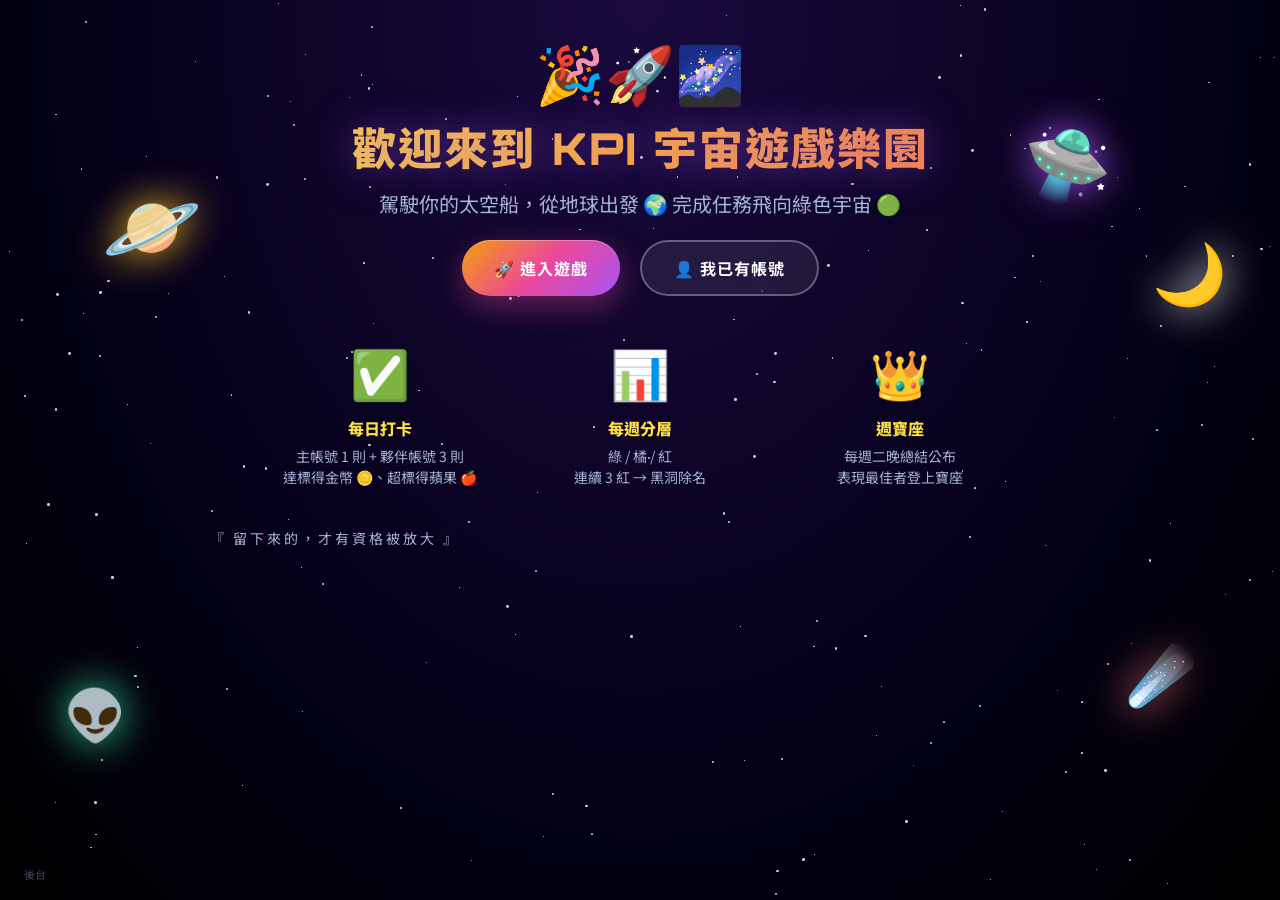
==== commit 0f0f0c1e: "週次改為週三起算到下週一（週二為結算日）" ====
--- a/admin.html
+++ b/admin.html
@@ -380,7 +380,7 @@
     const wk = KPI.weekId();
     const box = document.getElementById('weekTable');
     const users = KPI.listUsers();
-    let html = `<div style="font-size:13px; color:var(--text-dim); margin-bottom:8px;">本週週次：<code style="color:var(--gold);">${wk}</code>（週二起算到下週一）</div>`;
+    let html = `<div style="font-size:13px; color:var(--text-dim); margin-bottom:8px;">本週週次：<code style="color:var(--gold);">${wk}</code>（週三起算到下週一，週二為結算日）</div>`;
     html += '<table><thead><tr><th>名字</th><th>組</th><th>本週狀態</th><th>本週金幣</th><th>本週蘋果</th><th>🟢連續</th><th>🔴連續</th></tr></thead><tbody>';
     users.filter(u => !u.eliminated).forEach(u => {
       const t = KPI.tierOf(u.id);
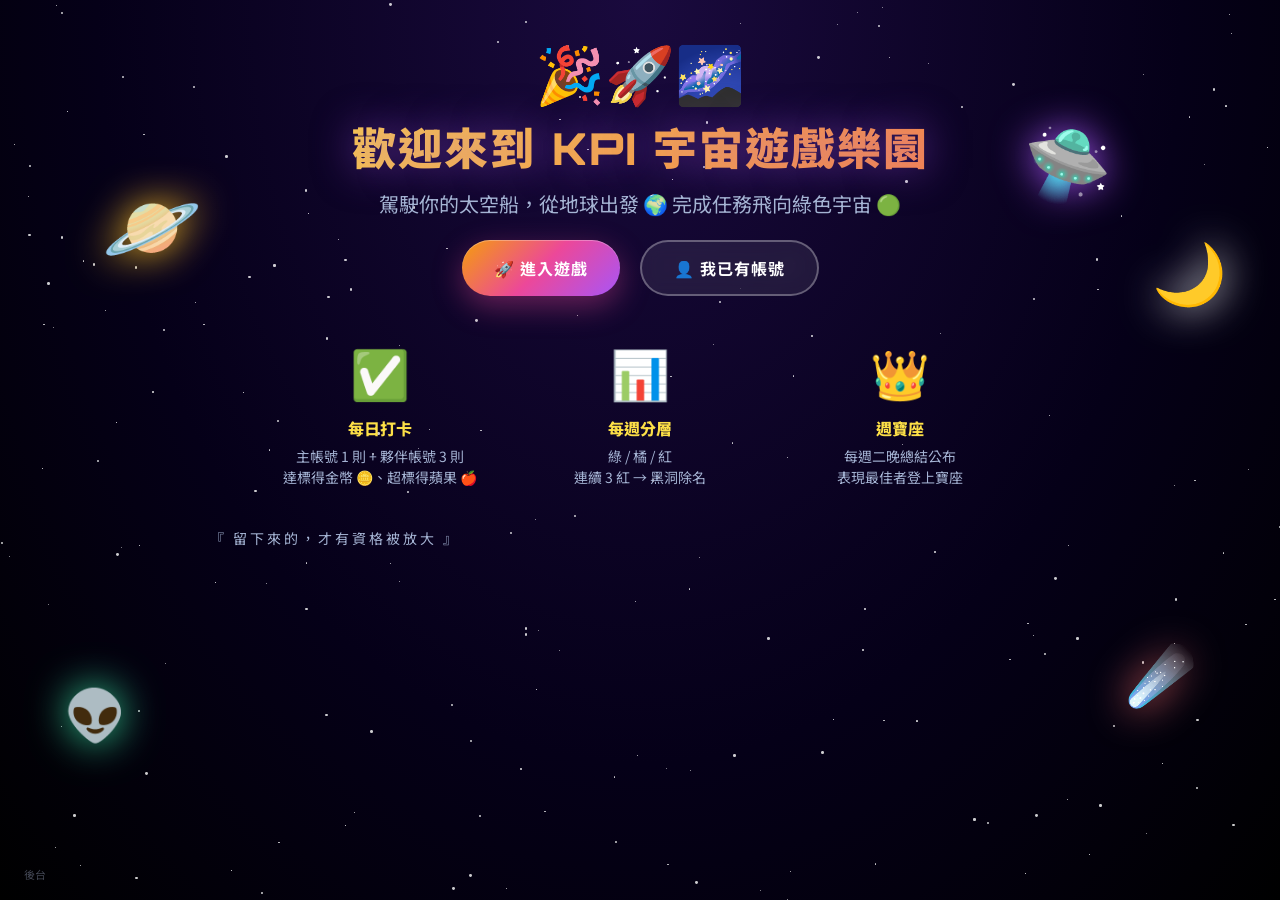
==== commit 7a968359: "8 個組別各自顏色（A紫 B藍 C粉 D青 E黃 F紫紅 G翠 H灰）" ====
--- a/admin.html
+++ b/admin.html
@@ -303,7 +303,7 @@
       tr.innerHTML = `
         <td><span class="mini-ship" style="background-image:url(${u.shipImage});"></span></td>
         <td><strong>${u.name}</strong></td>
-        <td><span class="group-badge">${g ? g.id : '?'}</span></td>
+        <td><span class="group-badge group-${g ? g.id : ''}">${g ? g.id : '?'}</span></td>
         <td style="color:var(--text-dim);font-size:12px;">${u.email || '-'}</td>
         <td>${u.coins||0}</td>
         <td>${u.apples||0}</td>
@@ -387,7 +387,7 @@
       const g = KPI.GROUPS.find(x => x.id === u.group);
       html += `<tr>
         <td><span class="mini-ship" style="background-image:url(${u.shipImage});width:24px;height:24px;"></span> ${u.name}</td>
-        <td>${g ? g.id : '?'}</td>
+        <td><span class="group-badge group-${g ? g.id : ''}">${g ? g.id : '?'}</span></td>
         <td>${tierLabel(t)}</td>
         <td>${u.coins||0}</td>
         <td>${u.apples||0}</td>
--- a/assets/style.css
+++ b/assets/style.css
@@ -436,7 +436,7 @@
   .title-glow { font-size: 36px !important; }
 }
 
-/* 分組標籤色 */
+/* 分組標籤色（8 組各自顏色，方便辨識） */
 .group-badge {
   display: inline-block;
   padding: 3px 10px;
@@ -447,6 +447,32 @@
   color: white;
   border: 1px solid rgba(168, 85, 247, 0.5);
 }
+.group-badge.group-A { background: rgba(168, 85, 247, 0.25); border-color: #a855f7; color: #e9d5ff; }
+.group-badge.group-B { background: rgba(59, 130, 246, 0.25);  border-color: #3b82f6; color: #bfdbfe; }
+.group-badge.group-C { background: rgba(236, 72, 153, 0.25);  border-color: #ec4899; color: #fbcfe8; }
+.group-badge.group-D { background: rgba(6, 182, 212, 0.25);   border-color: #06b6d4; color: #a5f3fc; }
+.group-badge.group-E { background: rgba(234, 179, 8, 0.25);   border-color: #eab308; color: #fef08a; }
+.group-badge.group-F { background: rgba(217, 70, 239, 0.25);  border-color: #d946ef; color: #f5d0fe; }
+.group-badge.group-G { background: rgba(20, 184, 166, 0.25);  border-color: #14b8a6; color: #99f6e4; }
+.group-badge.group-H { background: rgba(107, 114, 128, 0.25); border-color: #6b7280; color: #e5e7eb; }
+
+/* 組別主色（給卡片邊框、文字顏色使用） */
+.gc-A { color: #d8b4fe; }
+.gc-B { color: #93c5fd; }
+.gc-C { color: #f9a8d4; }
+.gc-D { color: #67e8f9; }
+.gc-E { color: #fde047; }
+.gc-F { color: #f0abfc; }
+.gc-G { color: #5eead4; }
+.gc-H { color: #d1d5db; }
+.gb-A { border-color: #a855f7 !important; box-shadow: 0 0 12px rgba(168,85,247,0.3); }
+.gb-B { border-color: #3b82f6 !important; box-shadow: 0 0 12px rgba(59,130,246,0.3); }
+.gb-C { border-color: #ec4899 !important; box-shadow: 0 0 12px rgba(236,72,153,0.3); }
+.gb-D { border-color: #06b6d4 !important; box-shadow: 0 0 12px rgba(6,182,212,0.3); }
+.gb-E { border-color: #eab308 !important; box-shadow: 0 0 12px rgba(234,179,8,0.3); }
+.gb-F { border-color: #d946ef !important; box-shadow: 0 0 12px rgba(217,70,239,0.3); }
+.gb-G { border-color: #14b8a6 !important; box-shadow: 0 0 12px rgba(20,184,166,0.3); }
+.gb-H { border-color: #6b7280 !important; }
 
 /* ====== Top 5 賽車領獎台 ====== */
 .race-podium {
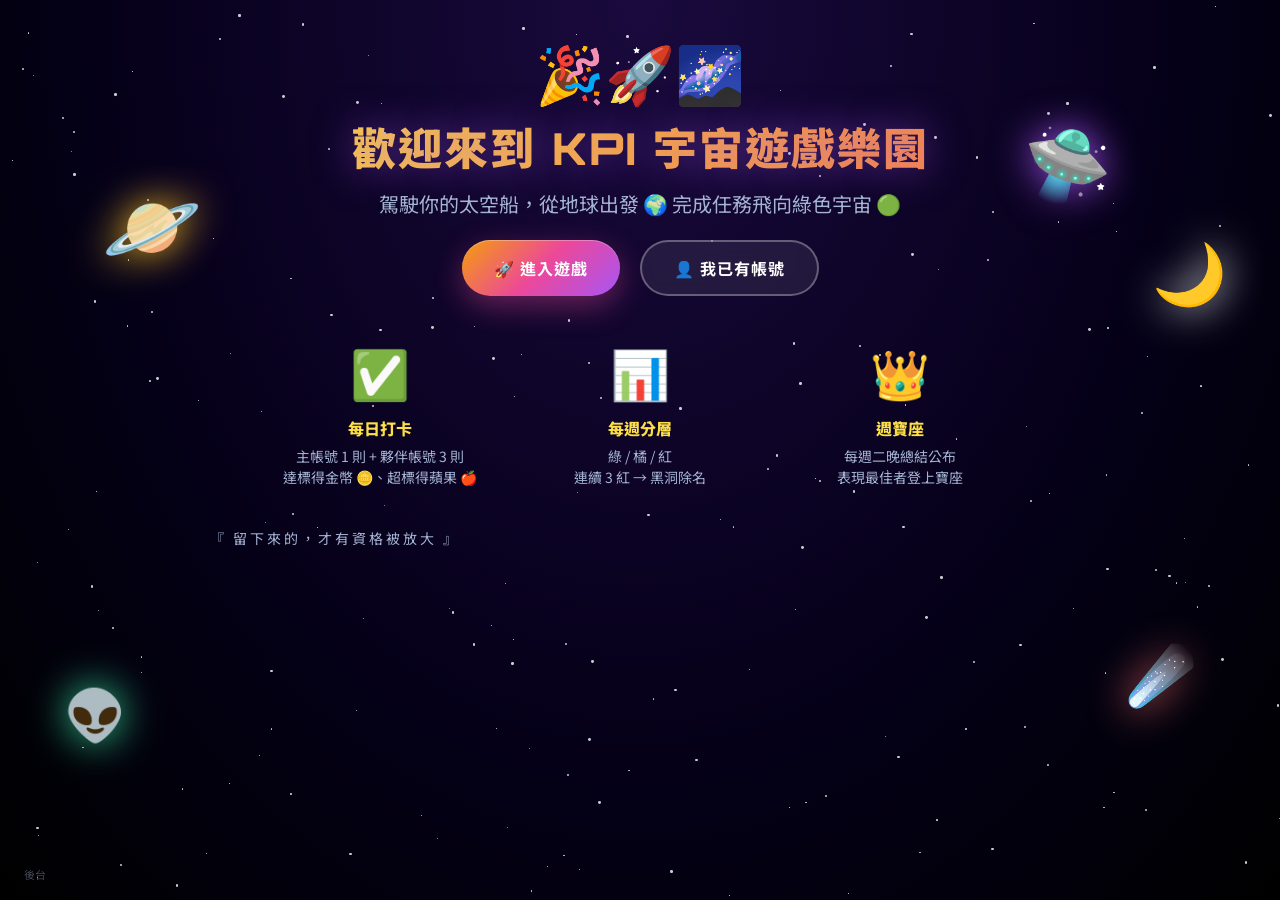
==== commit eb24ee6c: "公告改成本週才算 + 後台清楚的公告/取消按鈕和狀態" ====
--- a/admin.html
+++ b/admin.html
@@ -161,13 +161,20 @@
 
   <div class="admin-grid">
 
-    <!-- 寶座 + 公布 -->
+    <!-- 寶座 + 公告 -->
     <div class="card panel">
-      <h2>👑 本週寶座（每週二公布用）</h2>
-      <p style="color: var(--text-dim); font-size: 13px;">每週二 08:00 系統會在 Discord <code>#KPI</code> 提醒你選人。從下方挑一位本週寶座，週二晚上按「📢 公布」全員看到動畫。</p>
-      <div class="throne-pick" id="thronePick" style="margin: 14px 0;"></div>
+      <h2>👑 本週寶座 + 公告</h2>
+      <p style="color: var(--text-dim); font-size: 13px;">每週二 19:00 由你按下「📢 公告」→ 動畫公布 + 排行榜在首頁出現。下週三開始會自動清空，等你下次公告。</p>
+
+      <!-- 公告狀態指示 -->
+      <div id="announceStatus" style="margin: 12px 0; padding: 10px 14px; border-radius: 10px; font-size: 14px; text-align:center;"></div>
+
+      <div style="font-size:13px; color:var(--text-dim); margin-bottom:6px;">挑本週寶座（從下方點一位）：</div>
+      <div class="throne-pick" id="thronePick" style="margin: 6px 0;"></div>
       <div id="thronePicked" style="margin: 10px 0; font-size: 14px;"></div>
-      <button class="btn btn-primary" id="announceBtn" style="width:100%;">📢 公布本週成績（觸發動畫）</button>
+
+      <button class="btn btn-primary" id="announceBtn" style="width:100%; margin-bottom: 8px;">📢 公告本週排行榜（觸發動畫）</button>
+      <button class="btn btn-secondary" id="unannounceBtn" style="width:100%; padding:8px; font-size:13px;">🔒 取消公告（隱藏排行榜）</button>
     </div>
 
     <!-- 團隊密碼 -->
@@ -399,14 +406,48 @@
     box.innerHTML = html;
   }
 
+  function refreshAnnounceStatus() {
+    const announced = KPI.getSettings().lastAnnouncement;
+    const announcedThisWeek = announced && KPI.weekId(new Date(announced)) === KPI.weekId();
+    const el = document.getElementById('announceStatus');
+    if (!el) return;
+    if (announcedThisWeek) {
+      const d = new Date(announced);
+      const m = String(d.getMonth()+1).padStart(2,'0');
+      const day = String(d.getDate()).padStart(2,'0');
+      const hh = String(d.getHours()).padStart(2,'0');
+      const mm = String(d.getMinutes()).padStart(2,'0');
+      el.style.background = 'rgba(52,211,153,0.15)';
+      el.style.border = '1px solid var(--green)';
+      el.style.color = 'var(--green)';
+      el.innerHTML = `✅ <strong>本週已公告</strong>（${m}/${day} ${hh}:${mm}）`;
+    } else {
+      el.style.background = 'rgba(251,146,60,0.15)';
+      el.style.border = '1px solid var(--orange)';
+      el.style.color = 'var(--orange)';
+      el.innerHTML = `🔒 <strong>本週尚未公告</strong> · 排行榜首頁是空的，等你按下方「📢 公告」`;
+    }
+  }
+
   function refreshAll() {
     refreshStats();
     refreshUsers();
     refreshThronePick();
     refreshSettings();
     refreshWeekTable();
+    refreshAnnounceStatus();
   }
   refreshAll();
+
+  // 取消公告
+  document.getElementById('unannounceBtn').onclick = async () => {
+    if (!confirm('確定取消公告？首頁排行榜會隱藏起來。')) return;
+    try {
+      await KPI.setSettings({ lastAnnouncement: null });
+      refreshAll();
+      alert('✅ 已取消公告，首頁排行榜隱藏');
+    } catch (err) { alert('失敗：' + err.message); }
+  };
 
   // 後台帳密
   document.getElementById('saveAdminCred').onclick = async () => {
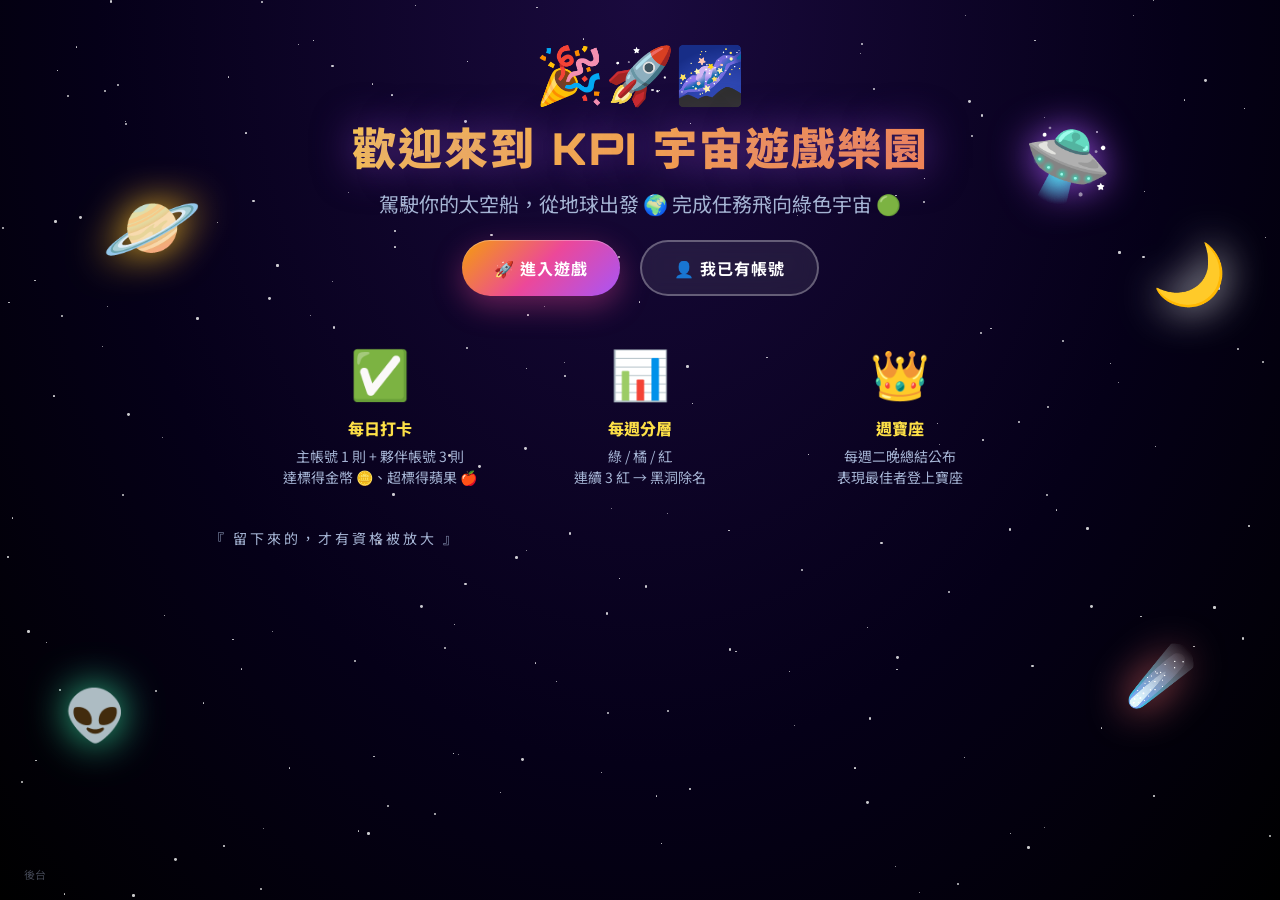
==== commit e50b4921: "降低 Supabase 流量：同步從 5-10 秒改 60 秒 + 背景分頁不刷新" ====
--- a/admin.html
+++ b/admin.html
@@ -567,11 +567,12 @@
     document.getElementById('announceOverlay').classList.remove('show');
   };
 
-  // 每 10 秒從雲端 refresh
+  // 每 60 秒從雲端 refresh（控制 Supabase 流量）
   setInterval(async () => {
+    if (document.hidden) return;
     try { await KPI.refresh(); refreshAll(); }
     catch (e) { console.warn('refresh failed', e); }
-  }, 10000);
+  }, 60000);
 })();
 </script>
 </body>
--- a/assets/style.css
+++ b/assets/style.css
@@ -177,6 +177,16 @@
   outline: none;
   transition: all 0.2s;
 }
+/* 下拉選單的選項：強制深底白字（不然 Windows 預設會白底白字看不到） */
+select option {
+  background: #1a0a3e;
+  color: #f0f4ff;
+  padding: 8px;
+  font-weight: 600;
+}
+select option:hover, select option:checked {
+  background: #4c1d95;
+}
 input:focus, select:focus, textarea:focus {
   border-color: var(--gold);
   background: rgba(0,0,0,0.6);
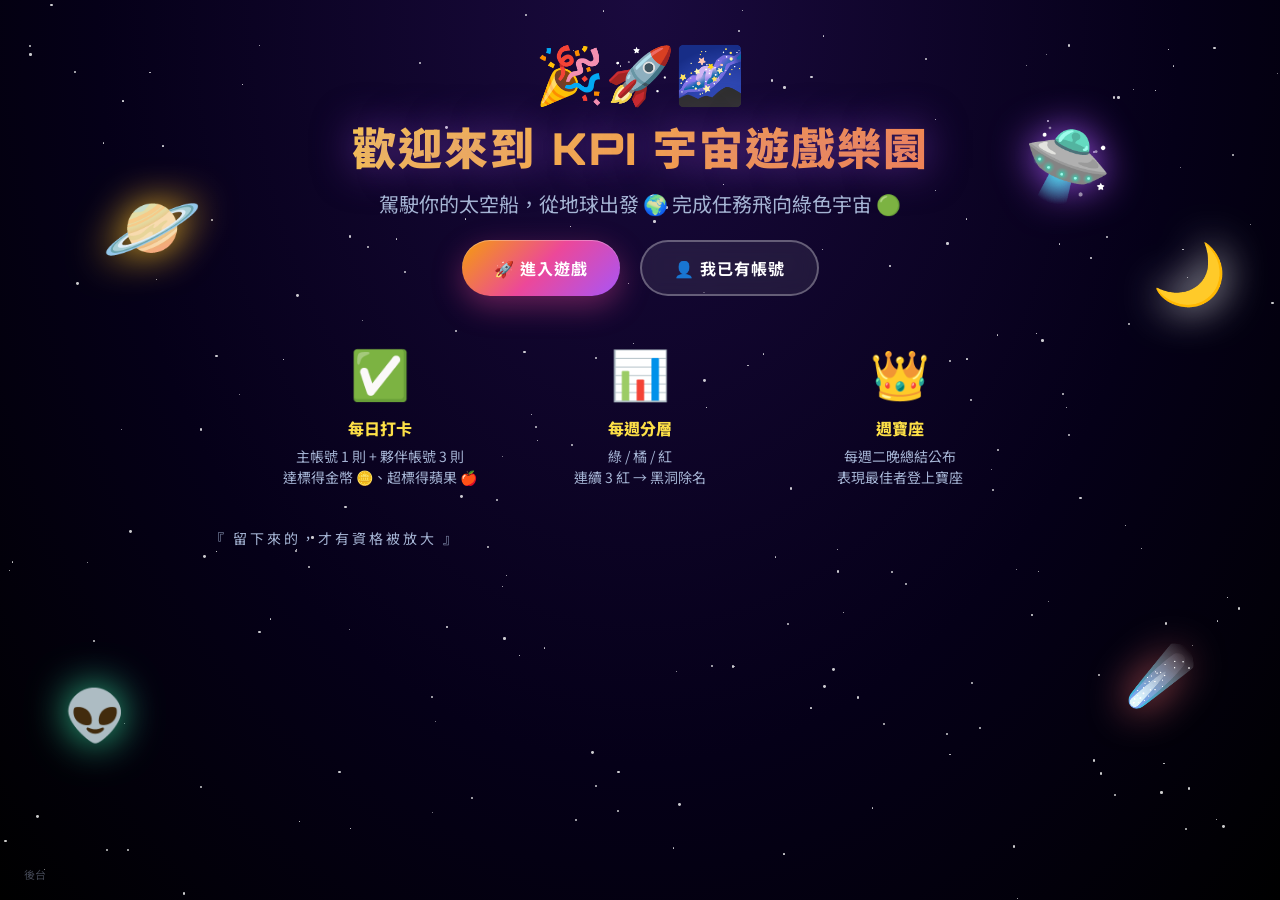
==== commit 86a20901: "改成手動重整：移除自動輪詢，省 Supabase 流量" ====
--- a/admin.html
+++ b/admin.html
@@ -145,6 +145,7 @@
 <nav class="topbar">
   <a class="logo" href="index.html">🌌 KPI 宇宙 · 後台</a>
   <div style="display:flex;gap:8px;">
+    <button id="adminRefreshBtn" title="抓最新資料" style="background:rgba(52,211,153,0.2); border:1px solid rgba(52,211,153,0.5); color:white; padding:8px 14px; border-radius:999px; cursor:pointer; font-size:13px;">🔄 重新整理</button>
     <a class="btn btn-secondary" href="game.html" style="padding:8px 16px;font-size:13px;">🛸 回駕駛艙</a>
   </div>
 </nav>
@@ -567,12 +568,16 @@
     document.getElementById('announceOverlay').classList.remove('show');
   };
 
-  // 每 60 秒從雲端 refresh（控制 Supabase 流量）
-  setInterval(async () => {
-    if (document.hidden) return;
+  // 不自動輪詢（為了省 Supabase 流量）
+  // 想看最新資料 → 點上方的「🔄 重新整理」按鈕
+  document.getElementById('adminRefreshBtn').onclick = async (e) => {
+    const btn = e.target;
+    const orig = btn.textContent;
+    btn.disabled = true; btn.textContent = '⏳ 載入中...';
     try { await KPI.refresh(); refreshAll(); }
-    catch (e) { console.warn('refresh failed', e); }
-  }, 60000);
+    catch (err) { alert('更新失敗：' + err.message); }
+    finally { btn.disabled = false; btn.textContent = orig; }
+  };
 })();
 </script>
 </body>
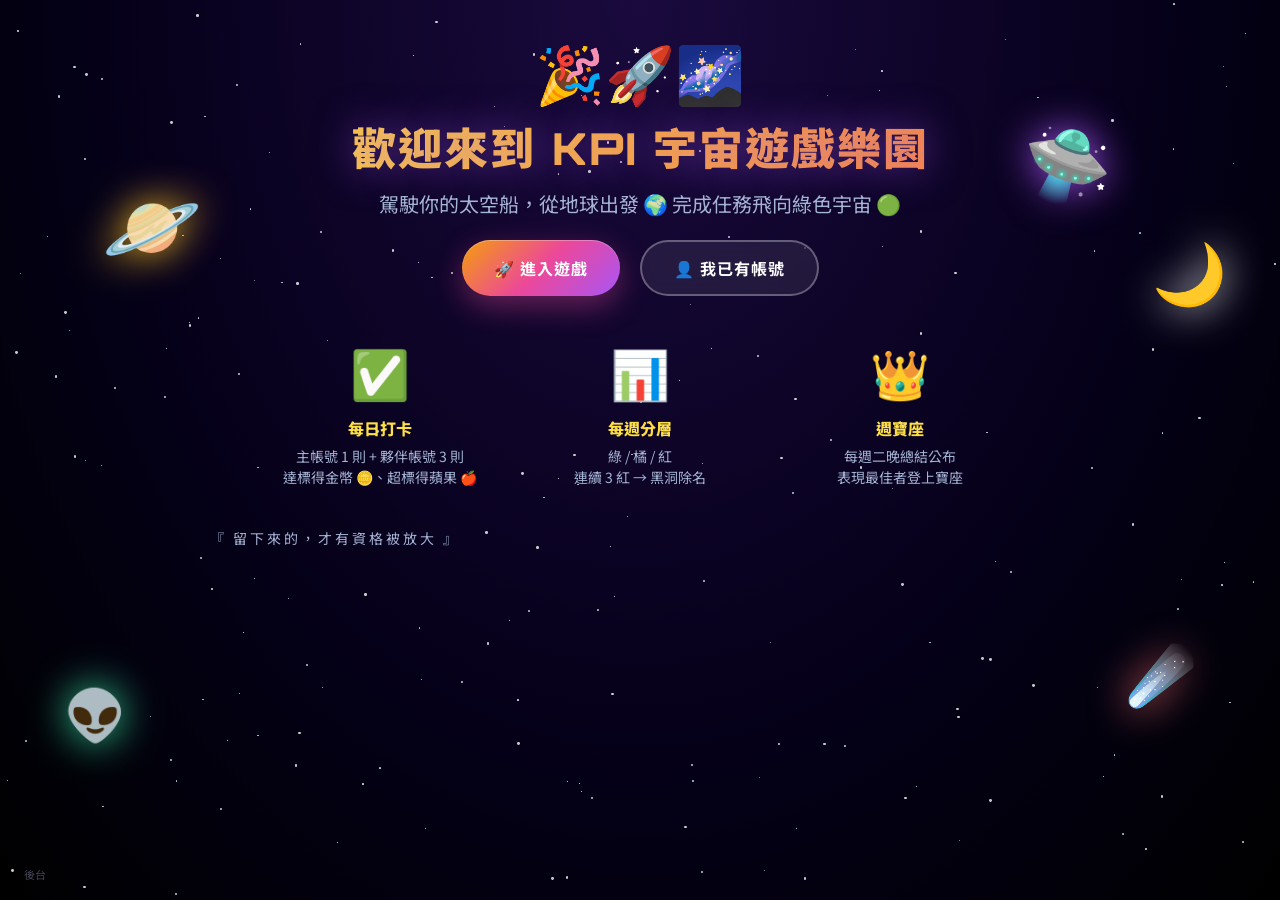
==== commit 4e7c9ef6: "週次以 6/11 為起點 (第一週週四開始)" ====
--- a/admin.html
+++ b/admin.html
@@ -388,7 +388,8 @@
     const wk = KPI.weekId();
     const box = document.getElementById('weekTable');
     const users = KPI.listUsers();
-    let html = `<div style="font-size:13px; color:var(--text-dim); margin-bottom:8px;">本週週次：<code style="color:var(--gold);">${wk}</code>（週三起算到下週一，週二為結算日）</div>`;
+    const wn = KPI.weekNumber();
+    let html = `<div style="font-size:13px; color:var(--text-dim); margin-bottom:8px;">第 <code style="color:var(--gold);">${wn}</code> 週 · 起始：<code style="color:var(--gold);">${wk}</code>（6/11 為第一週第一天，每 7 天一週）</div>`;
     html += '<table><thead><tr><th>名字</th><th>組</th><th>本週狀態</th><th>本週金幣</th><th>本週蘋果</th><th>🟢連續</th><th>🔴連續</th></tr></thead><tbody>';
     users.filter(u => !u.eliminated).forEach(u => {
       const t = KPI.tierOf(u.id);
